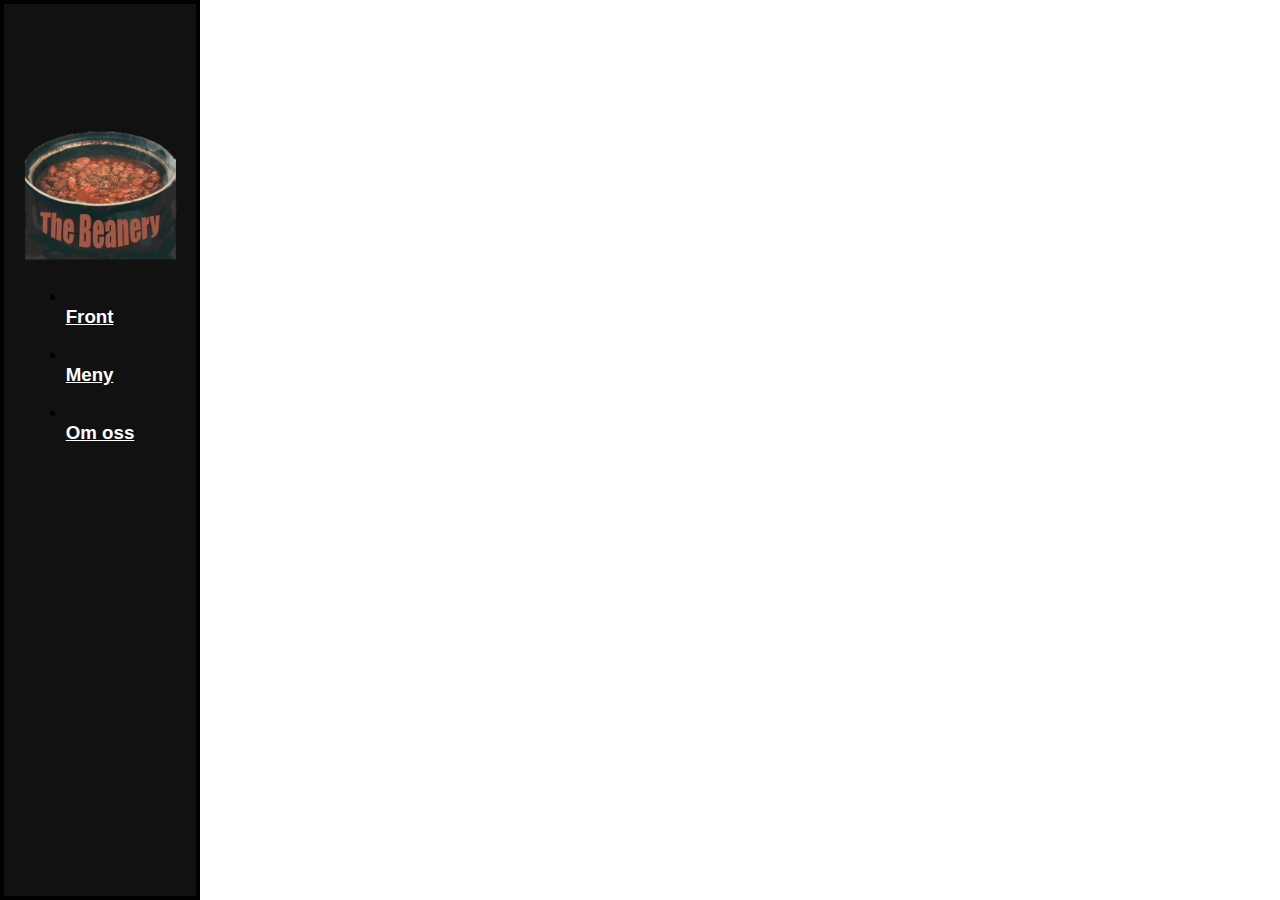
==== meny.html @ 440433f3 "Vecka50" ====
<!DOCTYPE html>
<html lang="en">
<head>
    <meta charset="UTF-8">
    <meta http-equiv="X-UA-Compatible" content="IE=edge">
    <meta name="viewport" content="width=device-width, initial-scale=1.0">
    <title>Document</title>
    <link rel="stylesheet" href="css/index_frontpage.css">
</head>
<body>
    <div id="grid_wrap">
        <nav id="flex_nav">
            <img id="logo" src="img/Beanery-logo_improved.png" alt="logga">
            <ul id="nav_links">
                <li><a href="index.html" class="nav_sidor"><h3>Front</h3></a></li>
                <li><a href="meny.html" class="nav_sidor"><h3>Meny</h3></a></li>
                <li><a href="om_oss.html" class="nav_sidor"><h3>Om oss</h3></a></li>
            </ul>
        </nav>
    </div>
</body>
</html>
---- css/index_frontpage.css ----
* {margin: 0;
   padding: 0;}

#grid_wrap {display: grid;
            grid-template-columns: 200px 1fr;
            grid-template-rows: 100vh;
            grid-template-areas: 
            "na fr";
}
#om_oss_wrap    {display: grid;
                grid-template-columns: 200px 1fr;
                grid-template-rows: 100px 1fr 70px;
                grid-template-areas: 
                "na he"
                "na om"
                "na fo";
}

#menu_wrap    {display: grid;
         grid-template-columns: 200px 1fr;
        grid-template-rows: 100px 1fr;
        grid-template-areas: 
        "na he"
        "na om";
}

header {grid-area: he;
        font-family: Impact, Haettenschweiler, 'Arial Narrow Bold', sans-serif;
        color: white;
        border: 4px solid black;
        background-color: rgb(17, 17, 17);
        display: flex;
        justify-content: center;
        align-items: center;
}

footer {grid-area: he;
        font-family: Impact, Haettenschweiler, 'Arial Narrow Bold', sans-serif;
        color: white;
        border: 4px solid black;
        background-color: rgb(17, 17, 17);
        display: flex;
        justify-content: center;
        align-items: center;
}

#flex_nav {grid-area: na;
            display: flex;
            align-items: center;
            flex-direction: column;
            border: 4px solid black;
            background-color: rgb(17, 17, 17)
}

#logo {width: 400px;
        height: auto;
        padding: 0px;
}

.nav_sidor {padding: 20px;
            font-family: Verdana, Geneva, Tahoma, sans-serif;
            color: white; 
}

#nav_front {color: darkblue;}

#frontpage {background-image: url(../img/Storefront_Beanery.png);
            background-size: cover;
            background-position: center;
            padding: 0;
            display: flex;
            justify-content: flex-end;
            align-items: center;
            padding: 200px;
}
#citat {font-family: 'Times New Roman', Times, serif;
        color:grey;
        text-shadow: black;
}
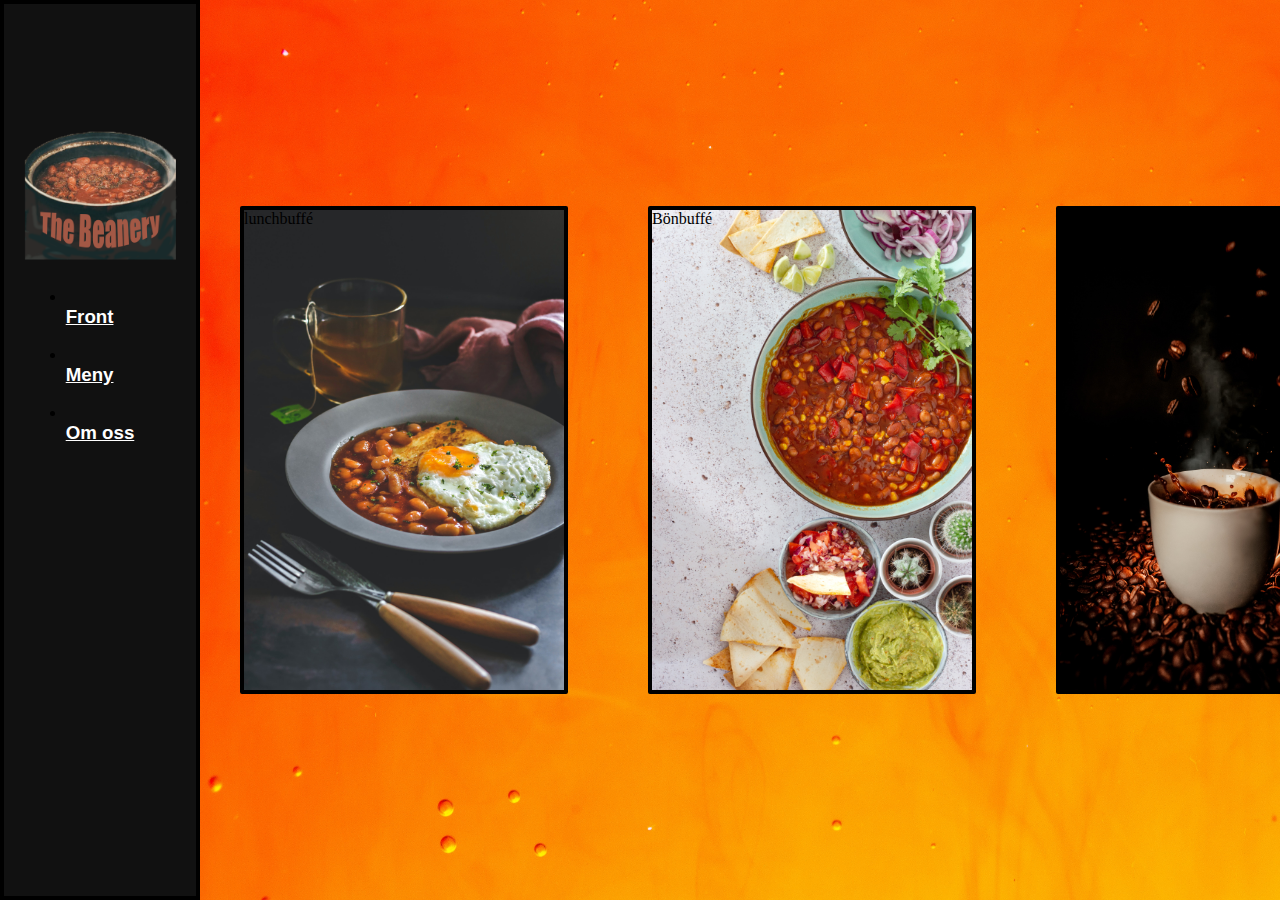
==== commit e38e61bd: "Improved meny" ====
--- a/meny.html
+++ b/meny.html
@@ -8,7 +8,7 @@
     <link rel="stylesheet" href="css/index_frontpage.css">
 </head>
 <body>
-    <div id="grid_wrap">
+    <div id="menu_wrap">
         <nav id="flex_nav">
             <img id="logo" src="img/Beanery-logo_improved.png" alt="logga">
             <ul id="nav_links">
@@ -17,6 +17,11 @@
                 <li><a href="om_oss.html" class="nav_sidor"><h3>Om oss</h3></a></li>
             </ul>
         </nav>
+        <sec id="flex_meny">
+            <div class="meny_boxar" id="brunch">lunchbuffé</div>
+            <div class="meny_boxar" id="bon">Bönbuffé</div>
+            <div class="meny_boxar" id="drycker">Drycker</div>
+        </sec>
     </div>
 </body>
 </html>--- a/css/index_frontpage.css
+++ b/css/index_frontpage.css
@@ -1,5 +1,6 @@
 * {margin: 0;
-   padding: 0;}
+   padding: 0;
+}
 
 #grid_wrap {display: grid;
             grid-template-columns: 200px 1fr;
@@ -18,10 +19,9 @@
 
 #menu_wrap    {display: grid;
          grid-template-columns: 200px 1fr;
-        grid-template-rows: 100px 1fr;
+         grid-template-rows: 100vh;
         grid-template-areas: 
-        "na he"
-        "na om";
+        "na me"
 }
 
 header {grid-area: he;
@@ -67,7 +67,6 @@
 #frontpage {background-image: url(../img/Storefront_Beanery.png);
             background-size: cover;
             background-position: center;
-            padding: 0;
             display: flex;
             justify-content: flex-end;
             align-items: center;
@@ -78,4 +77,47 @@
         text-shadow: black;
 }
 
+#flex_meny {
+        grid-area: me;
+        display: flex;
+        justify-content: center;
+        align-items: center;
+        background-image: url(../img/lucas-benjamin-GAM-7l4QzmI-unsplash.jpg);
+        background-size: cover;
+        background-position: center;
 
+}
+
+.meny_boxar {
+        border: 4px solid black;
+        border-radius: 2px;
+        background-color: aquamarine;
+        margin: 40px;
+}
+
+#brunch {
+        background-image: url(../img/eiliv-sonas-aceron-99muSP3cqhY-unsplash.jpg);
+        height: 480px;
+        width: 320px;
+        background-size: cover;
+        background-position: center;
+
+}
+
+#bon {
+        background-image: url(../img/visual-stories-micheile-FhMB8pMge5U-unsplash.jpg);
+        height: 480px;
+        width: 320px;
+        background-size: cover;
+        background-position: center;
+
+}
+
+#drycker {
+        background-image: url(../img/ante-samarzija-lsmu0rUhUOk-unsplash.jpg);
+        height: 480px;
+        width: 320px;
+        background-size: cover;
+        background-position: center;
+
+}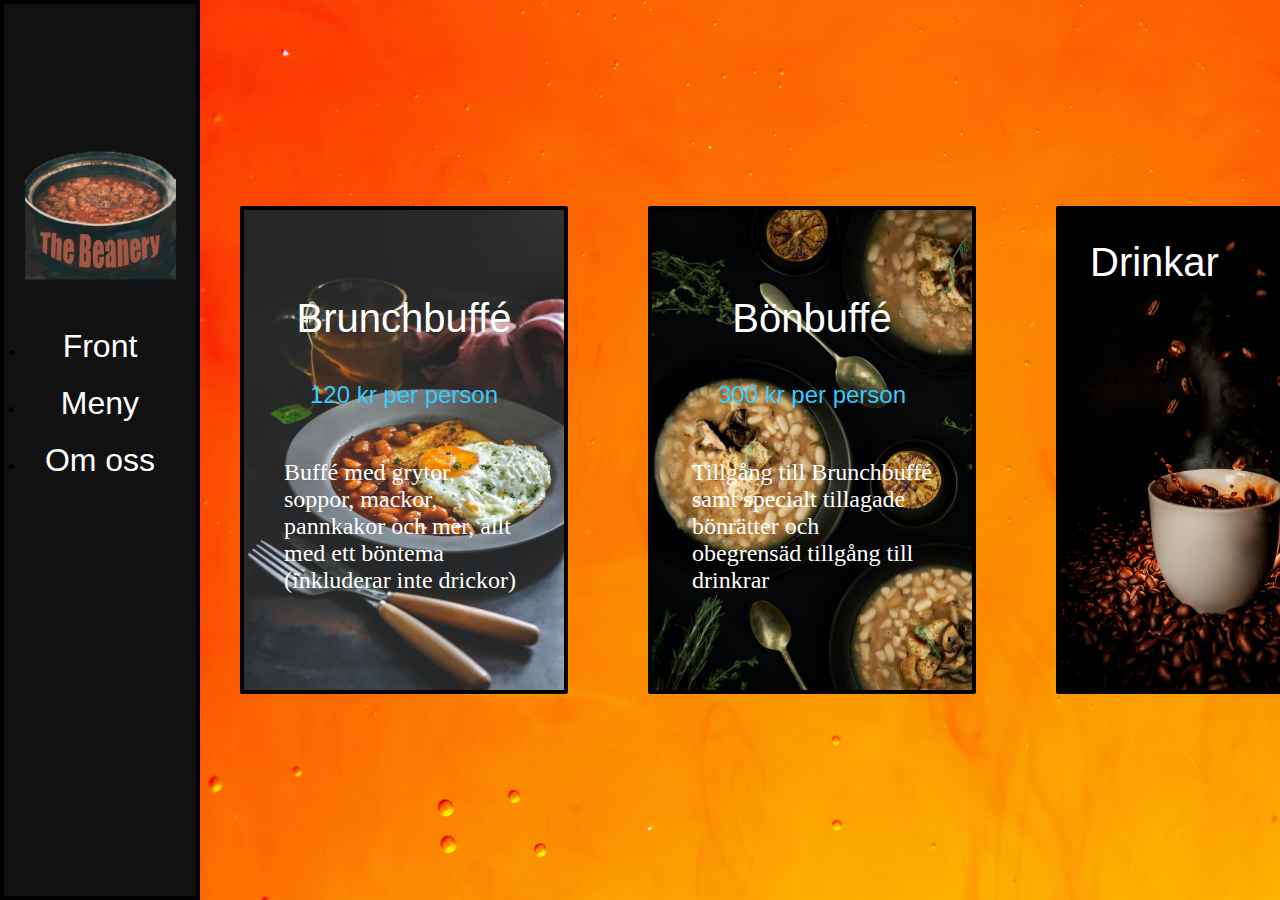
==== commit 9273a7df: "Fixed menu+improved om oss" ====
--- a/meny.html
+++ b/meny.html
@@ -12,15 +12,39 @@
         <nav id="flex_nav">
             <img id="logo" src="img/Beanery-logo_improved.png" alt="logga">
             <ul id="nav_links">
-                <li><a href="index.html" class="nav_sidor"><h3>Front</h3></a></li>
-                <li><a href="meny.html" class="nav_sidor"><h3>Meny</h3></a></li>
-                <li><a href="om_oss.html" class="nav_sidor"><h3>Om oss</h3></a></li>
+                <li><a href="index.html" class="nav_sidor">Front</a></li>
+                <li><a href="meny.html" class="nav_sidor">Meny</a></li>
+                <li><a href="om_oss.html" class="nav_sidor">Om oss</a></li>
             </ul>
         </nav>
         <sec id="flex_meny">
-            <div class="meny_boxar" id="brunch">lunchbuffé</div>
-            <div class="meny_boxar" id="bon">Bönbuffé</div>
-            <div class="meny_boxar" id="drycker">Drycker</div>
+            <div class="meny_boxar" id="brunch">
+                <p class="titel">Brunchbuffé</p>
+                <p class="kostnad">120 kr per person</p>
+                <p class="inkluderar">Buffé med grytor, soppor, mackor, pannkakor och mer, allt med ett böntema (inkluderar inte drickor)</p>
+            </div>
+            <div class="meny_boxar" id="bon">
+                <p class="titel">Bönbuffé</p>
+                <p class="kostnad">300 kr per person</p>
+                <p class="inkluderar">Tillgång till Brunchbuffé samt specialt tillagade bönrätter och obegrensäd tillgång till drinkrar</p>
+            </div>
+            <div class="meny_boxar" id="drycker">
+                <p class="titel">Drinkar</p>
+                    <ul style="list-style-type:none;" id="drinkar">
+                        <li>Självrostat ekologiskt kaffe</li>
+                        <li>Baked Bean juice</li>
+                        <li>Beanburger extract</li>
+                        <li>El frijol en colada</li>
+                        <li>böna.</li>
+                    </ul>
+                    <ul style="list-style-type:none;" id="drinkar_kostnad">
+                        <li>15 kr</li>
+                        <li>30 kr</li>
+                        <li>60 kr</li>
+                        <li>33 kr</li>
+                        <li>1000 kr</li>
+                    </ul>
+            </div>
         </sec>
     </div>
 </body>
--- a/css/index_frontpage.css
+++ b/css/index_frontpage.css
@@ -10,9 +10,8 @@
 }
 #om_oss_wrap    {display: grid;
                 grid-template-columns: 200px 1fr;
-                grid-template-rows: 100px 1fr 70px;
+                grid-template-rows: 1fr 10vh;
                 grid-template-areas: 
-                "na he"
                 "na om"
                 "na fo";
 }
@@ -24,17 +23,8 @@
         "na me"
 }
 
-header {grid-area: he;
-        font-family: Impact, Haettenschweiler, 'Arial Narrow Bold', sans-serif;
-        color: white;
-        border: 4px solid black;
-        background-color: rgb(17, 17, 17);
-        display: flex;
-        justify-content: center;
-        align-items: center;
-}
 
-footer {grid-area: he;
+footer {grid-area: fo;
         font-family: Impact, Haettenschweiler, 'Arial Narrow Bold', sans-serif;
         color: white;
         border: 4px solid black;
@@ -49,7 +39,8 @@
             align-items: center;
             flex-direction: column;
             border: 4px solid black;
-            background-color: rgb(17, 17, 17)
+            background-color: rgb(17, 17, 17);
+            padding: 20px;
 }
 
 #logo {width: 400px;
@@ -57,9 +48,17 @@
         padding: 0px;
 }
 
-.nav_sidor {padding: 20px;
-            font-family: Verdana, Geneva, Tahoma, sans-serif;
+.nav_sidor {
+        margin: 20px;
             color: white; 
+            font-size: 4ch;
+            font-family: Impact, Haettenschweiler, 'Arial Narrow Bold', sans-serif;
+            text-decoration: none;
+            display: flex;
+            align-items: center;
+            flex-direction: column;
+            gap: 70px;
+
 }
 
 #nav_front {color: darkblue;}
@@ -101,15 +100,23 @@
         width: 320px;
         background-size: cover;
         background-position: center;
+        display: flex;
+        flex-direction: column;
+        align-items: center;
+        justify-content: center;
 
 }
 
 #bon {
-        background-image: url(../img/visual-stories-micheile-FhMB8pMge5U-unsplash.jpg);
+        background-image: url(../img/christina-rumpf-qjh-BCHbHis-unsplash.jpg);
         height: 480px;
         width: 320px;
         background-size: cover;
         background-position: center;
+        display: flex;
+        flex-direction: column;
+        align-items: center;
+        justify-content: center;
 
 }
 
@@ -120,4 +127,60 @@
         background-size: cover;
         background-position: center;
 
-}+}
+
+.titel {
+        font-family: Impact, Haettenschweiler, 'Arial Narrow Bold', sans-serif;
+        font-size: 5ch;
+        color: white;
+        margin: 30px;
+}
+
+.kostnad {
+        font-family: Impact, Haettenschweiler, 'Arial Narrow Bold', sans-serif;
+        font-size: 3ch;
+        color: rgb(51, 204, 255);
+        margin: 10px;
+}
+
+
+.inkluderar {
+        font-family: 'Times New Roman', Times, serif;
+        font-size: 3ch;
+        color: white;
+        margin: 40px;
+}
+
+#om_oss {
+        grid-area: om;
+        display: flex;
+        justify-content: center;
+        align-items: center;
+        background-image: url(../img/carl-raw-_NEzKE6Zdp4-unsplash.jpg);
+        background-size: cover;
+        background-position: center;
+        flex-direction: column;
+        padding: 40px;
+        gap: 70px;
+}
+
+.inner_box {
+        display: flex;
+        flex-direction: row;
+        gap: 100px
+}
+
+.om_oss_bild {
+        border: black 2px solid;
+        height: auto;
+        width: 300px;
+}
+
+.om_oss_text {
+        display: flex;
+        justify-content: center;
+        align-items: center;
+        flex-direction: column;
+        width: 200px;
+}
+
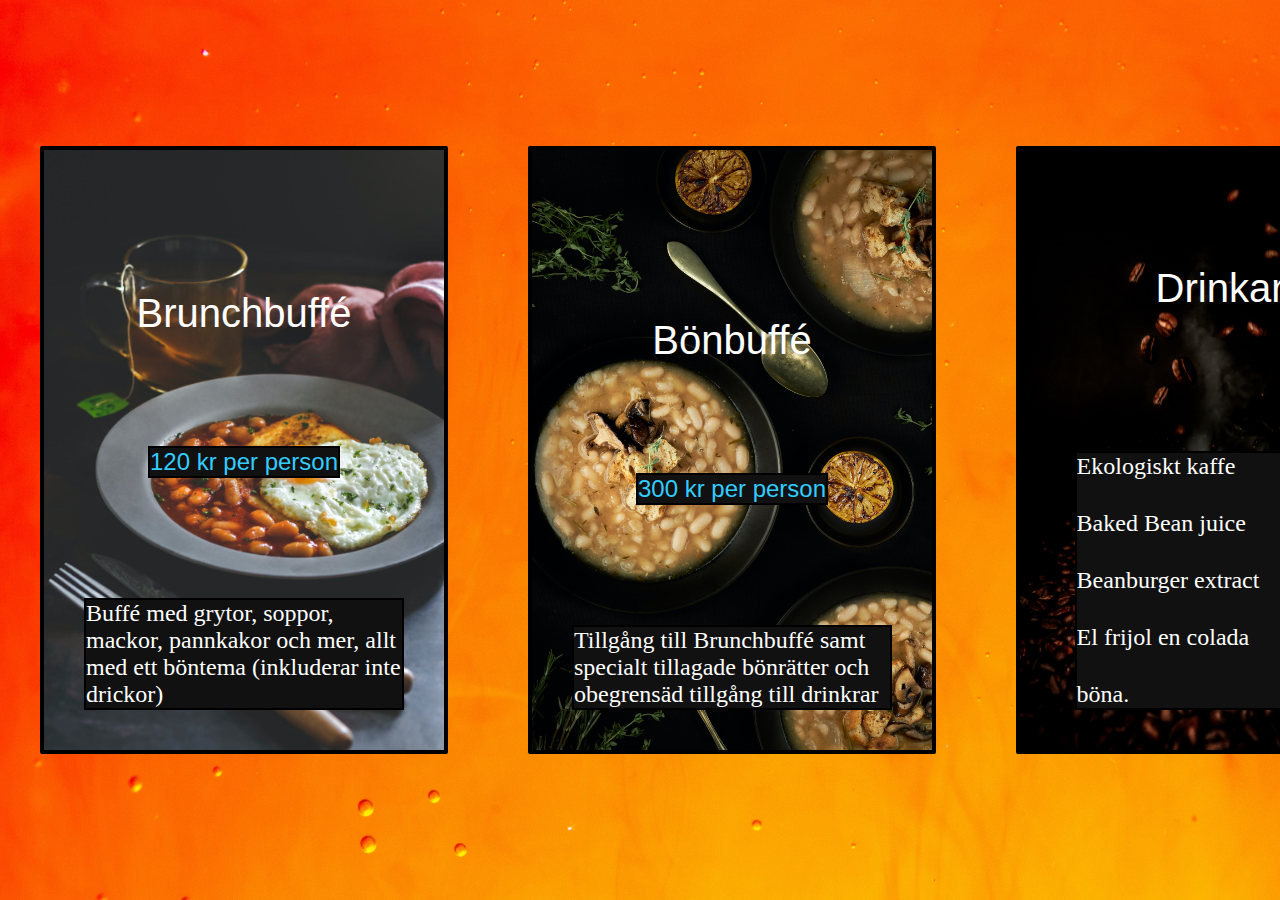
==== commit 33b43404: "V6, improved meny/om_oss" ====
--- a/meny.html
+++ b/meny.html
@@ -30,20 +30,22 @@
             </div>
             <div class="meny_boxar" id="drycker">
                 <p class="titel">Drinkar</p>
-                    <ul style="list-style-type:none;" id="drinkar">
-                        <li>Självrostat ekologiskt kaffe</li>
-                        <li>Baked Bean juice</li>
-                        <li>Beanburger extract</li>
-                        <li>El frijol en colada</li>
-                        <li>böna.</li>
-                    </ul>
-                    <ul style="list-style-type:none;" id="drinkar_kostnad">
-                        <li>15 kr</li>
-                        <li>30 kr</li>
-                        <li>60 kr</li>
-                        <li>33 kr</li>
-                        <li>1000 kr</li>
-                    </ul>
+                    <div id="drinkar_text">
+                        <ul style="list-style-type:none;" class="text_drinkar">
+                            <li>Ekologiskt kaffe</li>
+                            <li>Baked Bean juice</li>
+                            <li>Beanburger extract</li>
+                            <li>El frijol en colada</li>
+                            <li>böna.</li>
+                        </ul>
+                        <ul style="list-style-type:none;" class="text_drinkar">
+                            <li>15 kr</li>
+                            <li>30 kr</li>
+                            <li>60 kr</li>
+                            <li>33 kr</li>
+                            <li>1000 kr</li>
+                        </ul>
+                    </div>
             </div>
         </sec>
     </div>
--- a/css/index_frontpage.css
+++ b/css/index_frontpage.css
@@ -3,24 +3,24 @@
 }
 
 #grid_wrap {display: grid;
-            grid-template-columns: 200px 1fr;
+            grid-template-columns: 1fr 200px;
             grid-template-rows: 100vh;
             grid-template-areas: 
-            "na fr";
+            "fr na";
 }
 #om_oss_wrap    {display: grid;
-                grid-template-columns: 200px 1fr;
+                grid-template-columns: 1fr 20vh;
                 grid-template-rows: 1fr 10vh;
                 grid-template-areas: 
-                "na om"
-                "na fo";
+                "om na"
+                "fo na";
 }
 
 #menu_wrap    {display: grid;
-         grid-template-columns: 200px 1fr;
+         grid-template-columns: 1fr 200px;
          grid-template-rows: 100vh;
         grid-template-areas: 
-        "na me"
+        "me na"
 }
 
 
@@ -92,41 +92,28 @@
         border-radius: 2px;
         background-color: aquamarine;
         margin: 40px;
+        height: 600px;
+        width: 400px;
+        background-size: cover;
+        background-position: center;
+        display: flex;
+        flex-direction: column;
+        align-items: center;
+        justify-content: end;
+        gap: 70px;
+
 }
 
 #brunch {
         background-image: url(../img/eiliv-sonas-aceron-99muSP3cqhY-unsplash.jpg);
-        height: 480px;
-        width: 320px;
-        background-size: cover;
-        background-position: center;
-        display: flex;
-        flex-direction: column;
-        align-items: center;
-        justify-content: center;
-
 }
 
 #bon {
         background-image: url(../img/christina-rumpf-qjh-BCHbHis-unsplash.jpg);
-        height: 480px;
-        width: 320px;
-        background-size: cover;
-        background-position: center;
-        display: flex;
-        flex-direction: column;
-        align-items: center;
-        justify-content: center;
-
 }
 
 #drycker {
-        background-image: url(../img/ante-samarzija-lsmu0rUhUOk-unsplash.jpg);
-        height: 480px;
-        width: 320px;
-        background-size: cover;
-        background-position: center;
-
+        background-image: url(../img/ante-samarzija-lsmu0rUhUOk-unsplash.jpg); 
 }
 
 .titel {
@@ -141,6 +128,8 @@
         font-size: 3ch;
         color: rgb(51, 204, 255);
         margin: 10px;
+        background: rgb(17, 17, 17);
+        border: black 2px solid;
 }
 
 
@@ -149,6 +138,8 @@
         font-size: 3ch;
         color: white;
         margin: 40px;
+        background: rgb(17, 17, 17);
+        border: black 2px solid;
 }
 
 #om_oss {
@@ -170,17 +161,53 @@
         gap: 100px
 }
 
-.om_oss_bild {
+#om_oss_bild_ceo {
         border: black 2px solid;
         height: auto;
+        width: 600px;
+}
+
+.om_oss_text {
+        display: flex;
+        justify-content: center;
+        align-items: center;
+        flex-direction: column;
+        justify-content: center;
         width: 300px;
-}
-
-.om_oss_text {
-        display: flex;
-        justify-content: center;
-        align-items: center;
-        flex-direction: column;
-        width: 200px;
-}
-
+        border: 2px solid black;
+        background: rgb(17, 17, 17);
+        color: whitesmoke;
+        font-size: 3ch;
+        gap: 30px;
+        padding: 30px;
+}
+
+.rubrik {
+        font-size: 4ch;
+        font-family: Impact, Haettenschweiler, 'Arial Narrow Bold', sans-serif;
+        color: orange;
+
+}
+
+#om_oss_bild_store {
+        border: black 2px solid;
+        height: auto;
+        width: 800 px;
+}
+
+#drinkar_text {
+        font-family: 'Times New Roman', Times, serif;
+        font-size: 3ch;
+        color: white;
+        margin: 40px;
+        display: flex;
+        gap: 30px;
+        background: rgb(17, 17, 17);
+        border: black 2px solid;
+}
+
+.text_drinkar {
+        display: flex;
+        flex-direction: column;
+        gap: 30px;
+}
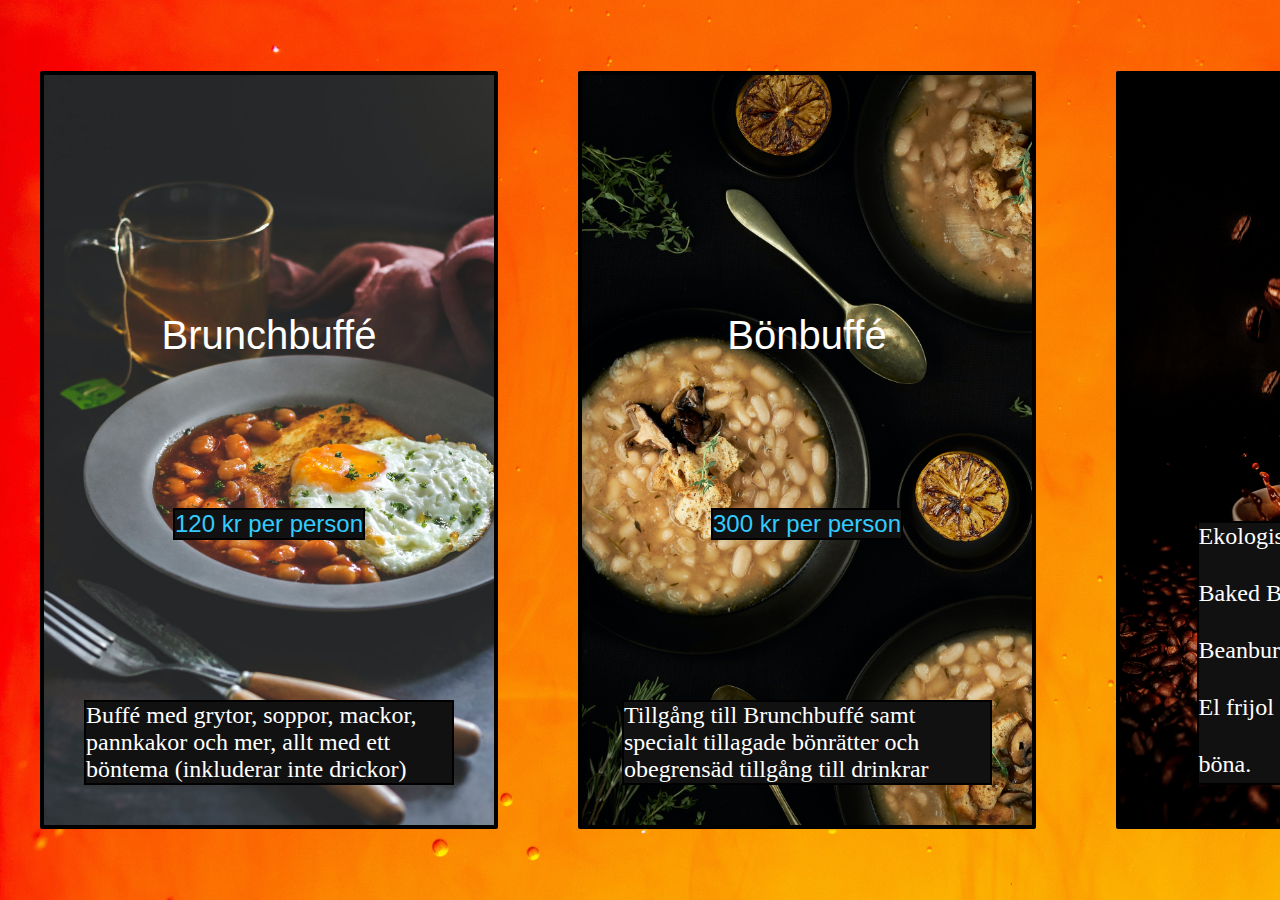
==== commit 5d7bc205: "v8 start on new front" ====
--- a/meny.html
+++ b/meny.html
@@ -38,7 +38,7 @@
                             <li>El frijol en colada</li>
                             <li>böna.</li>
                         </ul>
-                        <ul style="list-style-type:none;" class="text_drinkar">
+                        <ul style="list-style-type:none;" class="text_drinkar" id="drinkar_kostnad">
                             <li>15 kr</li>
                             <li>30 kr</li>
                             <li>60 kr</li>
--- a/css/index_frontpage.css
+++ b/css/index_frontpage.css
@@ -4,16 +4,18 @@
 
 #grid_wrap {display: grid;
             grid-template-columns: 1fr 200px;
-            grid-template-rows: 100vh;
+            grid-template-rows: 1fr 100px;
             grid-template-areas: 
-            "fr na";
+            "fr na"
+            "fo fo"
+            ;
 }
 #om_oss_wrap    {display: grid;
-                grid-template-columns: 1fr 20vh;
-                grid-template-rows: 1fr 10vh;
+                grid-template-columns: 1fr 200px;
+                grid-template-rows: 1fr;
                 grid-template-areas: 
                 "om na"
-                "fo na";
+                ;
 }
 
 #menu_wrap    {display: grid;
@@ -21,6 +23,7 @@
          grid-template-rows: 100vh;
         grid-template-areas: 
         "me na"
+        ;
 }
 
 
@@ -40,12 +43,12 @@
             flex-direction: column;
             border: 4px solid black;
             background-color: rgb(17, 17, 17);
-            padding: 20px;
-}
-
-#logo {width: 400px;
+            gap: 80px;
+            padding: 48px;
+}
+
+#logo {width: 150px;
         height: auto;
-        padding: 0px;
 }
 
 .nav_sidor {
@@ -58,16 +61,15 @@
             align-items: center;
             flex-direction: column;
             gap: 70px;
+            padding: 0;
+            margin: 0;
 
 }
 
 #nav_front {color: darkblue;}
 
-#frontpage {background-image: url(../img/Storefront_Beanery.png);
-            background-size: cover;
-            background-position: center;
-            display: flex;
-            justify-content: flex-end;
+#frontpage {background-image: url(../img/p-o-sitive-negative-6mCyvI55hTY-unsplash.jpg), url(../img/carl-raw-_NEzKE6Zdp4-unsplash.jpg);
+            background-position: top, bottom;
             align-items: center;
             padding: 200px;
 }
@@ -92,15 +94,15 @@
         border-radius: 2px;
         background-color: aquamarine;
         margin: 40px;
-        height: 600px;
-        width: 400px;
+        height: 750px;
+        width: 450px;
         background-size: cover;
         background-position: center;
         display: flex;
         flex-direction: column;
         align-items: center;
         justify-content: end;
-        gap: 70px;
+        gap: 110px;
 
 }
 
@@ -211,3 +213,8 @@
         flex-direction: column;
         gap: 30px;
 }
+
+#drinkar_kostnad {
+                color:rgb(51, 204, 255);
+                font-family: Impact, Haettenschweiler, 'Arial Narrow Bold', sans-serif;
+}
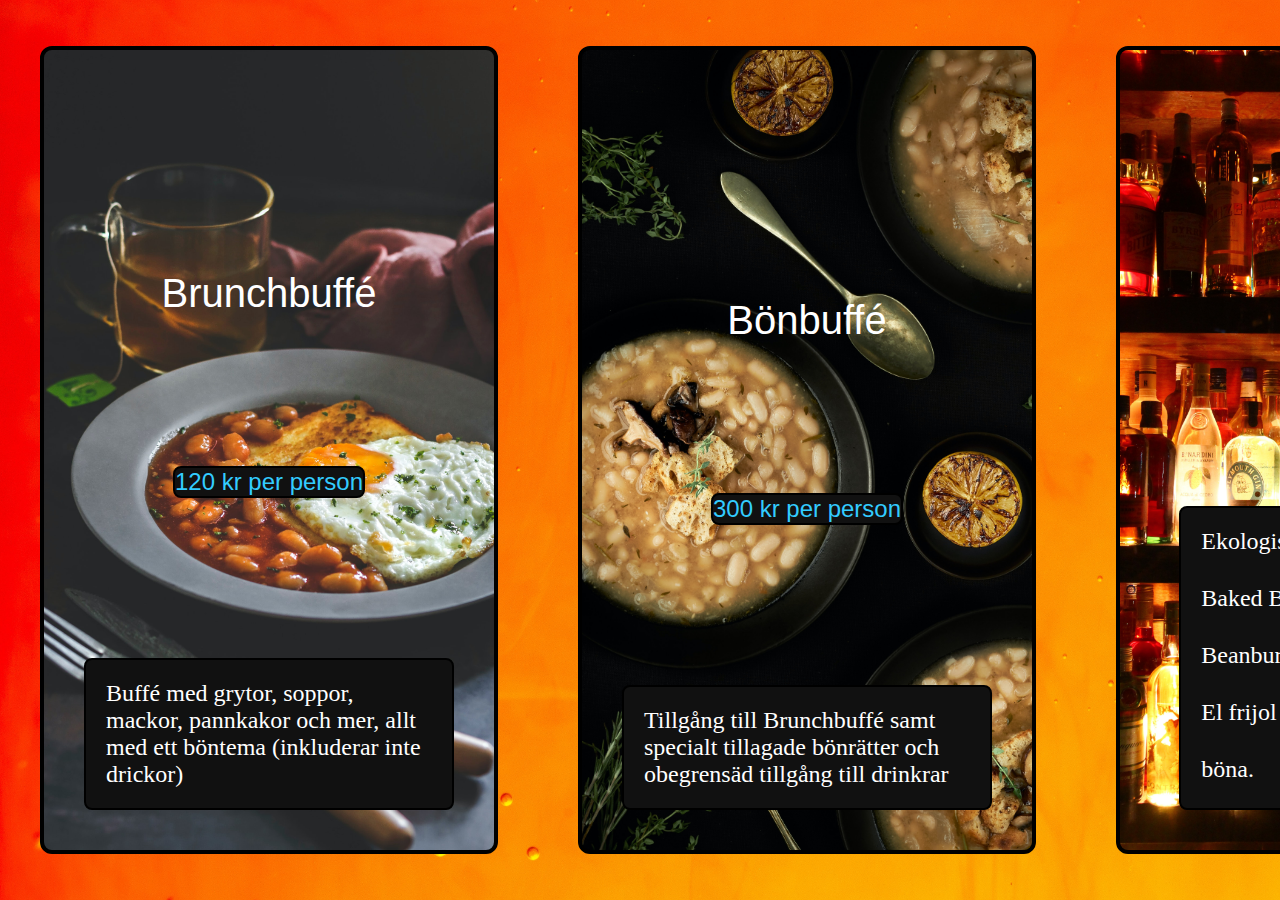
==== commit 3f9999dc: "v9 finished?" ====
--- a/meny.html
+++ b/meny.html
@@ -5,45 +5,45 @@
     <meta http-equiv="X-UA-Compatible" content="IE=edge">
     <meta name="viewport" content="width=device-width, initial-scale=1.0">
     <title>Document</title>
-    <link rel="stylesheet" href="css/index_frontpage.css">
+    <link rel="stylesheet" href="css/style.css">
 </head>
 <body>
-    <div id="menu_wrap">
+    <div id="meny_wrap">
         <nav id="flex_nav">
             <img id="logo" src="img/Beanery-logo_improved.png" alt="logga">
-            <ul id="nav_links">
-                <li><a href="index.html" class="nav_sidor">Front</a></li>
-                <li><a href="meny.html" class="nav_sidor">Meny</a></li>
-                <li><a href="om_oss.html" class="nav_sidor">Om oss</a></li>
-            </ul>
+            <div id="nav_links">
+                <p><a href="index.html" class="nav_sidor">Front</a></p>
+                <p><a href="meny.html" class="nav_sidor">Meny</a></p>
+                <p><a href="om_oss.html" class="nav_sidor">Om oss</a></p>
+            </div>
         </nav>
         <sec id="flex_meny">
-            <div class="meny_boxar" id="brunch">
-                <p class="titel">Brunchbuffé</p>
-                <p class="kostnad">120 kr per person</p>
-                <p class="inkluderar">Buffé med grytor, soppor, mackor, pannkakor och mer, allt med ett böntema (inkluderar inte drickor)</p>
+            <div class="meny_boxar" id="meny_brunch">
+                <p class="meny_titel">Brunchbuffé</p>
+                <p class="meny_kostnad">120 kr per person</p>
+                <p class="meny_inkluderar">Buffé med grytor, soppor, mackor, pannkakor och mer, allt med ett böntema (inkluderar inte drickor)</p>
             </div>
-            <div class="meny_boxar" id="bon">
-                <p class="titel">Bönbuffé</p>
-                <p class="kostnad">300 kr per person</p>
-                <p class="inkluderar">Tillgång till Brunchbuffé samt specialt tillagade bönrätter och obegrensäd tillgång till drinkrar</p>
+            <div class="meny_boxar" id="meny_bon">
+                <p class="meny_titel">Bönbuffé</p>
+                <p class="meny_kostnad">300 kr per person</p>
+                <p class="meny_inkluderar">Tillgång till Brunchbuffé samt specialt tillagade bönrätter och obegrensäd tillgång till drinkrar</p>
             </div>
-            <div class="meny_boxar" id="drycker">
-                <p class="titel">Drinkar</p>
-                    <div id="drinkar_text">
-                        <ul style="list-style-type:none;" class="text_drinkar">
+            <div class="meny_boxar" id="meny_drycker">
+                <p class="meny_titel">Drinkar</p>
+                    <div id="meny_drinkar_text">
+                        <ul style="list-style-type:none;" class="meny_kostnad_drinkar">
                             <li>Ekologiskt kaffe</li>
                             <li>Baked Bean juice</li>
                             <li>Beanburger extract</li>
                             <li>El frijol en colada</li>
                             <li>böna.</li>
                         </ul>
-                        <ul style="list-style-type:none;" class="text_drinkar" id="drinkar_kostnad">
-                            <li>15 kr</li>
-                            <li>30 kr</li>
-                            <li>60 kr</li>
-                            <li>33 kr</li>
-                            <li>1000 kr</li>
+                        <ul style="list-style-type:none;" class="meny_kostnad_drinkar" id="meny_drinkar_pris">
+                            <li>15 :-</li>
+                            <li>30 :-</li>
+                            <li>60 :-</li>
+                            <li>33 :-</li>
+                            <li>1000 :-</li>
                         </ul>
                     </div>
             </div>
--- a/css/style.css
+++ b/css/style.css
@@ -0,0 +1,275 @@
+* {margin: 0;
+   padding: 0;
+}
+
+#flex_nav {grid-area: na;
+        display: flex;
+        align-items: center;
+        flex-direction: column;
+        border: 4px solid black;
+        background-color: rgb(17, 17, 17);
+        gap: 80px;
+        padding-top: 50px;
+}
+
+#logo {width: 150px;
+    height: auto;
+    border: rgb(17,17,17) 4px solid;
+    border-radius: 40px;
+}
+
+#nav_links {
+    display: flex;
+    align-items: center;
+    flex-direction: column;
+    gap: 70px;
+       
+
+
+
+}
+.nav_sidor {
+        color: white; 
+        font-size: 4ch;
+        font-family: Impact, Haettenschweiler, 'Arial Narrow Bold', sans-serif;
+        text-decoration: none;
+        display: flex;
+        align-items: center;
+        flex-direction: column;
+
+}
+
+.nav_sidor:hover {
+                    color: grey;
+}
+
+#grid_wrap {display: grid;
+            grid-template-columns: 1fr 200px;
+            grid-template-rows: 1fr 100px;
+            grid-template-areas: 
+            "fr na"
+            "fo fo"
+            ;
+}
+#om_oss_wrap    {display: grid;
+                grid-template-columns: 1fr 200px;
+                grid-template-rows: 1fr;
+                grid-template-areas: 
+                "om na"
+                ;
+}
+
+#meny_wrap    {display: grid;
+         grid-template-columns: 1fr 200px;
+         grid-template-rows: 100vh;
+        grid-template-areas: 
+        "me na"
+        ;
+}
+
+
+footer {grid-area: fo;
+        font-family: 'Times New Roman', Times, serif;
+        color: rgb(70, 59, 59);
+        border: 4px solid black;
+        background-color: rgb(17, 17, 17);
+        padding: 20px;
+}
+
+
+#frontpage {background-image: url(../img/Bakgrund_front2.jpg);
+            background-position: top;
+            background-size:cover;
+            padding: 170px;
+            display: flex;
+            justify-content: center;
+            grid-area: fr;
+}
+
+#flex_front {   width: 500px;
+                display: flex;
+                justify-content: center;
+                align-items: center;
+                flex-direction: column;
+                gap: 80px;
+
+}
+
+.front_inner_flex {
+                        display: flex;
+                        align-items: center;
+                        justify-content: center;
+                        flex-direction: column;
+}
+
+
+.front_text {font-family: 'Times New Roman', Times, serif;
+        color:white;
+        font-size: 5ch;
+        font-weight: 700;
+}
+
+#front_name {font-family: Impact, Haettenschweiler, 'Arial Narrow Bold', sans-serif;
+        color: rgba(189,93,58,255);
+        font-size: 9ch;
+        background:rgb(17, 17, 17);
+        border: black 4px solid;
+        border-radius: 12px;
+
+
+}
+
+#flex_meny {
+        grid-area: me;
+        display: flex;
+        justify-content: center;
+        align-items: center;
+        background-image: url(../img/lucas-benjamin-GAM-7l4QzmI-unsplash.jpg);
+        background-size: cover;
+        background-position: center;
+
+}
+
+.meny_boxar {
+        border: 4px solid black;
+        border-radius: 2px;
+        background-color: aquamarine;
+        margin: 40px;
+        height: 800px;
+        width: 450px;
+        background-size: cover;
+        background-position: center;
+        display: flex;
+        flex-direction: column;
+        align-items: center;
+        justify-content: end;
+        gap: 110px;
+        border-radius: 12px;
+}
+
+#meny_brunch {
+        background-image: url(../img/eiliv-sonas-aceron-99muSP3cqhY-unsplash.jpg);
+}
+
+#meny_bon {
+        background-image: url(../img/christina-rumpf-qjh-BCHbHis-unsplash.jpg);
+}
+
+#meny_drycker {
+        background-image: url(../img/irina-sergeeva-5wyaRUWrZJg-unsplash.jpg); 
+        gap: 90px;
+}
+
+.meny_titel {
+        font-family: Impact, Haettenschweiler, 'Arial Narrow Bold', sans-serif;
+        font-size: 5ch;
+        color: white;
+        margin: 30px;
+}
+
+.meny_kostnad {
+        font-family: Impact, Haettenschweiler, 'Arial Narrow Bold', sans-serif;
+        font-size: 3ch;
+        color: rgb(51, 204, 255);
+        margin: 10px;
+        background: rgb(17, 17, 17);
+        border: black 2px solid;
+        border: black 2px solid;
+        border-radius: 8px;
+}
+
+
+.meny_inkluderar {
+        font-family: 'Times New Roman', Times, serif;
+        font-size: 3ch;
+        color: white;
+        margin: 40px;
+        background: rgb(17, 17, 17);
+        border: black 2px solid;
+        border-radius: 8px;
+        padding: 20px;
+}
+
+
+#meny_drinkar_text {
+        font-family: 'Times New Roman', Times, serif;
+        font-size: 3ch;
+        color: white;
+        margin: 40px;
+        display: flex;
+        gap: 30px;
+        background: rgb(17, 17, 17);
+        border: black 2px solid;
+        border-radius: 8px;
+        padding: 20px;
+}
+
+.meny_kostnad_drinkar {
+        display: flex;
+        flex-direction: column;
+        gap: 30px;
+}
+
+#meny_drinkar_pris {
+                color:rgb(51, 204, 255);
+                font-family: Impact, Haettenschweiler, 'Arial Narrow Bold', sans-serif;
+}
+
+
+#om_oss {
+        grid-area: om;
+        display: flex;
+        justify-content: center;
+        align-items: center;
+        background-image: url(../img/carl-raw-_NEzKE6Zdp4-unsplash.jpg);
+        background-size: cover;
+        background-position: center;
+        flex-direction: column;
+        padding: 40px;
+        gap: 70px;
+}
+
+.om_oss_inner_flexbox {
+        display: flex;
+        flex-direction: row;
+        gap: 100px;
+}
+
+#om_oss_bild_ceo {
+        border: black 4px solid;
+        height: auto;
+        width: 600px;
+        border-radius: 12px;
+}
+.om_oss_rubrik {
+        font-size: 4ch;
+        font-family: Impact, Haettenschweiler, 'Arial Narrow Bold', sans-serif;
+        color: orange;
+
+}
+
+.om_oss_text {
+        display: flex;
+        justify-content: center;
+        align-items: center;
+        flex-direction: column;
+        justify-content: center;
+        width: 300px;
+        border: 2px solid black;
+        background: rgb(17, 17, 17);
+        color: whitesmoke;
+        font-size: 3ch;
+        gap: 30px;
+        padding: 30px;
+        border-radius: 12px;
+        
+}
+
+
+#om_oss_bild_store {
+        border: black 4px solid;
+        height: auto;
+        width: 800 px;
+        border-radius: 12px;
+        background: black;
+}
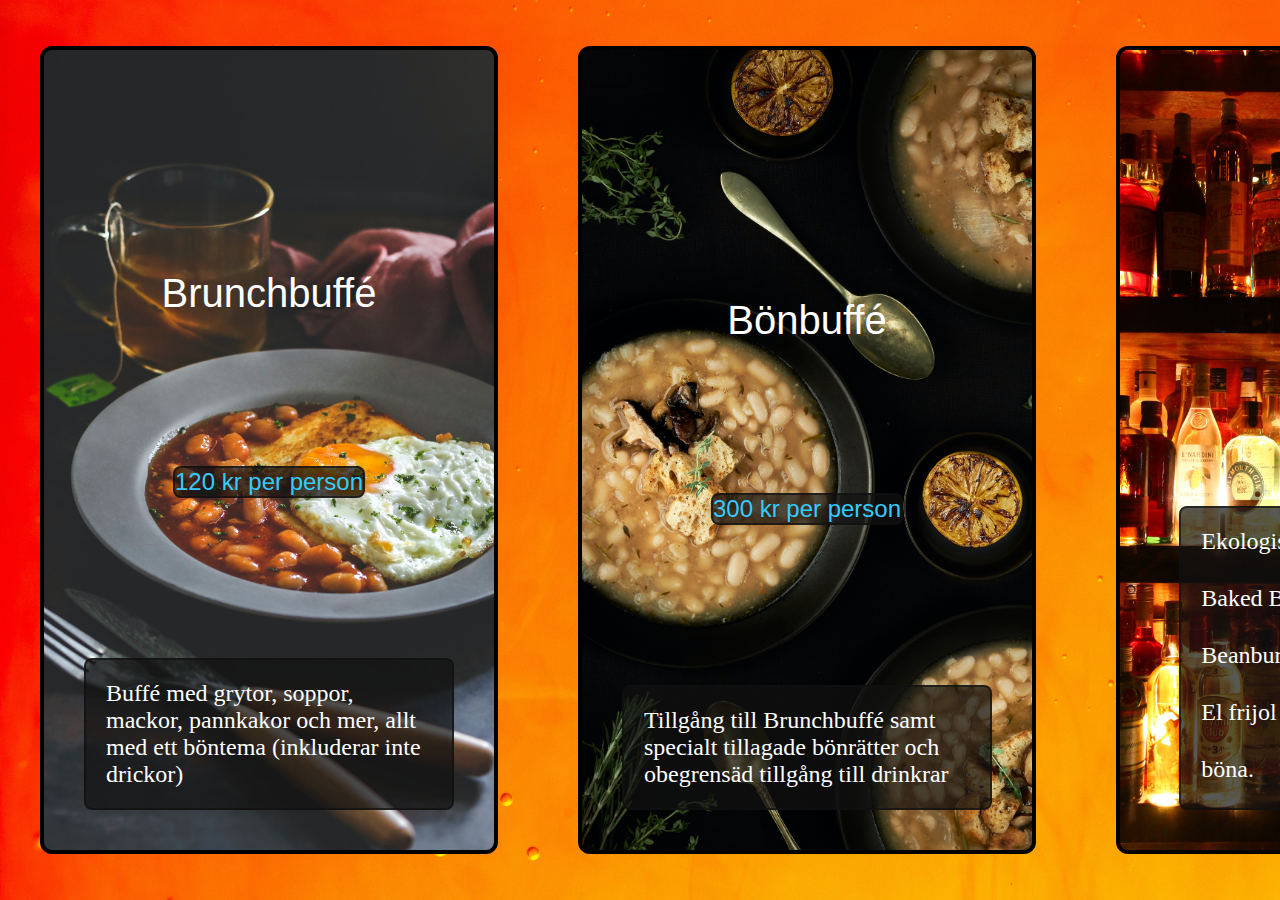
==== commit 3ce4be14: "v7 blankspace fix" ====
--- a/meny.html
+++ b/meny.html
@@ -10,7 +10,7 @@
 <body>
     <div id="meny_wrap">
         <nav id="flex_nav">
-            <img id="logo" src="img/Beanery-logo_improved.png" alt="logga">
+            <img id="logo" src="img/Beanery-logo_final.png" alt="logga">
             <div id="nav_links">
                 <p><a href="index.html" class="nav_sidor">Front</a></p>
                 <p><a href="meny.html" class="nav_sidor">Meny</a></p>
--- a/css/style.css
+++ b/css/style.css
@@ -14,8 +14,6 @@
 
 #logo {width: 150px;
     height: auto;
-    border: rgb(17,17,17) 4px solid;
-    border-radius: 40px;
 }
 
 #nav_links {
@@ -68,15 +66,6 @@
 }
 
 
-footer {grid-area: fo;
-        font-family: 'Times New Roman', Times, serif;
-        color: rgb(70, 59, 59);
-        border: 4px solid black;
-        background-color: rgb(17, 17, 17);
-        padding: 20px;
-}
-
-
 #frontpage {background-image: url(../img/Bakgrund_front2.jpg);
             background-position: top;
             background-size:cover;
@@ -115,9 +104,31 @@
         background:rgb(17, 17, 17);
         border: black 4px solid;
         border-radius: 12px;
-
-
-}
+}
+
+#front_text_bakgrund {
+                        background: rgba(17, 17, 17, 0.7);
+                        border: rgba(17, 17, 17, 0.7) 2px solid;
+                        gap: 50px;
+                        display: flex;
+                        justify-content: center;
+                        align-items: center;
+                        flex-direction: column;
+                        gap: 50px;
+                        padding: 20px;
+                        border-radius: 15px;
+
+}
+
+footer {grid-area: fo;
+        font-family: 'Times New Roman', Times, serif;
+        color: rgb(70, 59, 59);
+        border: 4px solid black;
+        background-color: rgb(17, 17, 17);
+        padding: 20px;
+}
+
+
 
 #flex_meny {
         grid-area: me;
@@ -172,9 +183,8 @@
         font-size: 3ch;
         color: rgb(51, 204, 255);
         margin: 10px;
-        background: rgb(17, 17, 17);
-        border: black 2px solid;
-        border: black 2px solid;
+        background: rgba(17, 17, 17, 0.7);
+        border: rgba(17, 17, 17, 0.7) 2px solid;
         border-radius: 8px;
 }
 
@@ -184,8 +194,8 @@
         font-size: 3ch;
         color: white;
         margin: 40px;
-        background: rgb(17, 17, 17);
-        border: black 2px solid;
+        background: rgba(17, 17, 17, 0.7);
+        border: rgba(17, 17, 17, 0.7) 2px solid;
         border-radius: 8px;
         padding: 20px;
 }
@@ -198,8 +208,8 @@
         margin: 40px;
         display: flex;
         gap: 30px;
-        background: rgb(17, 17, 17);
-        border: black 2px solid;
+        background: rgba(17, 17, 17, 0.7);
+        border: rgba(17, 17, 17, 0.7) 2px solid;
         border-radius: 8px;
         padding: 20px;
 }
